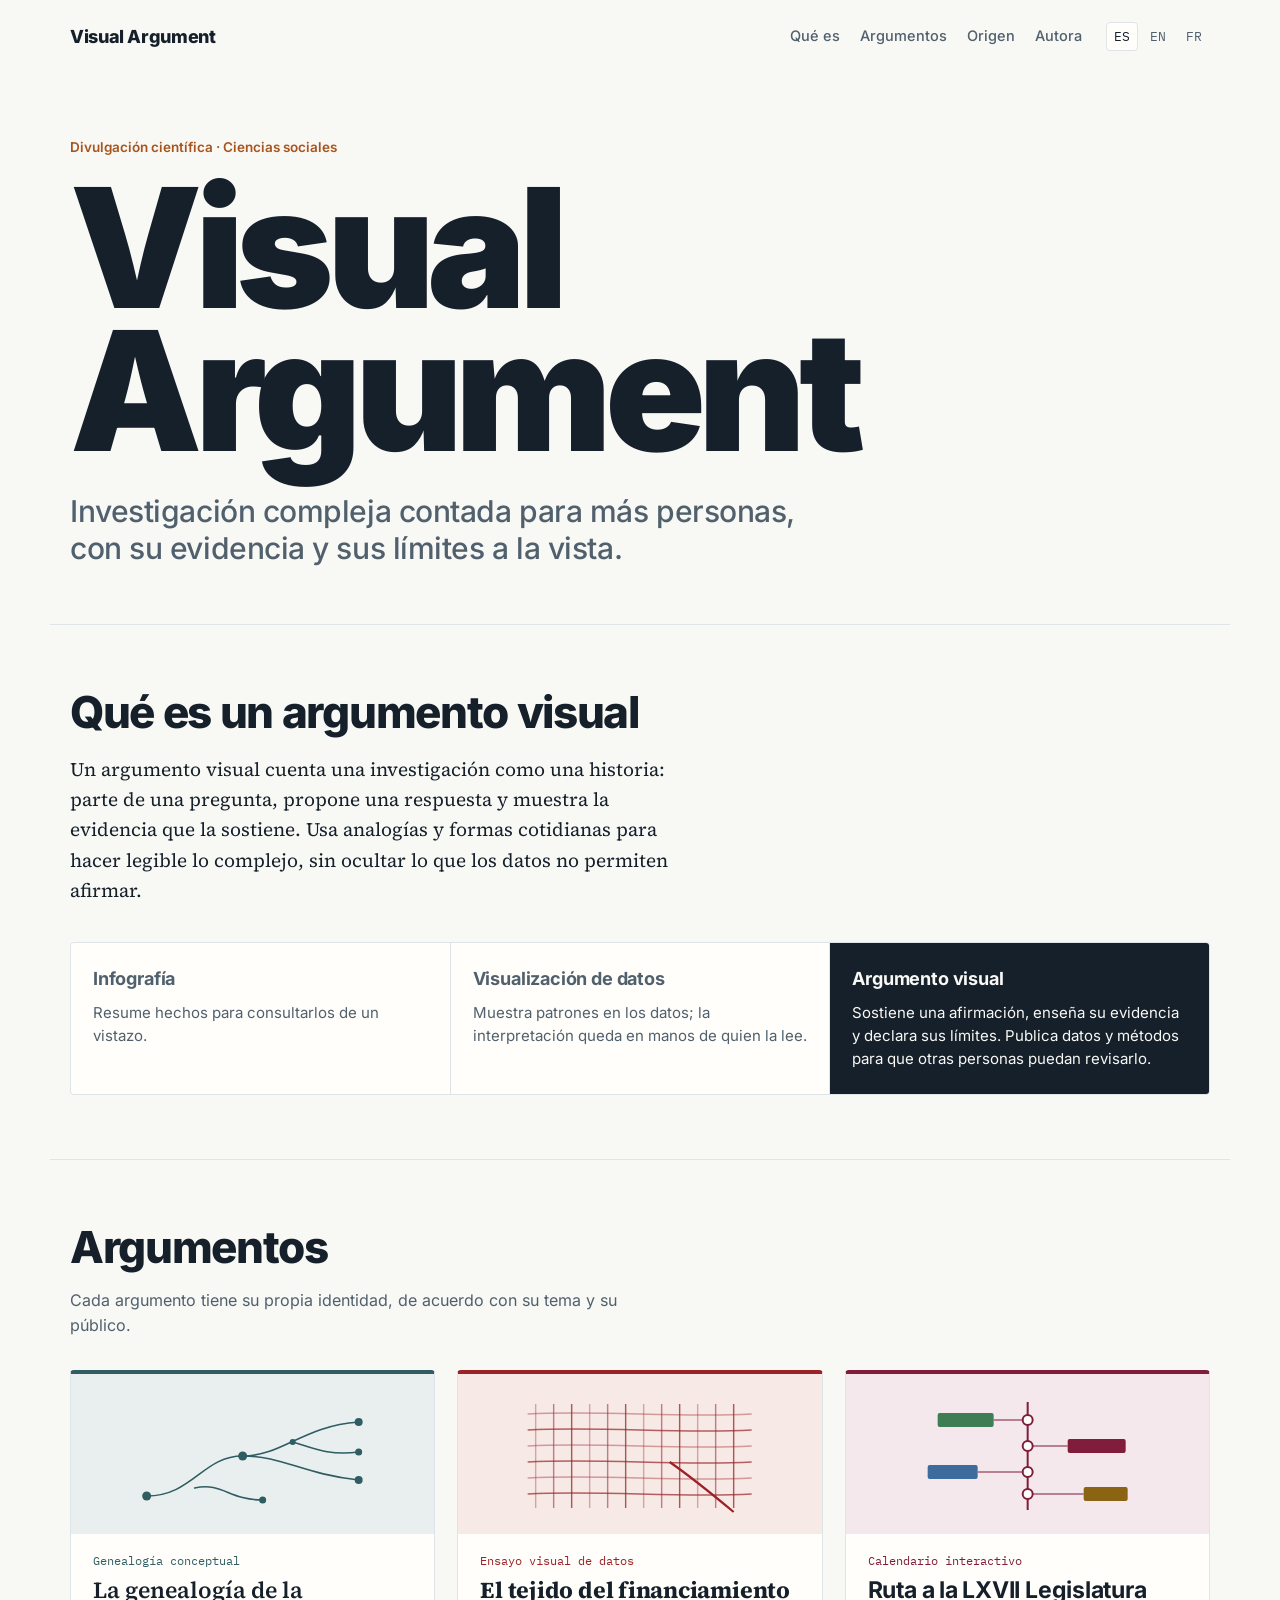
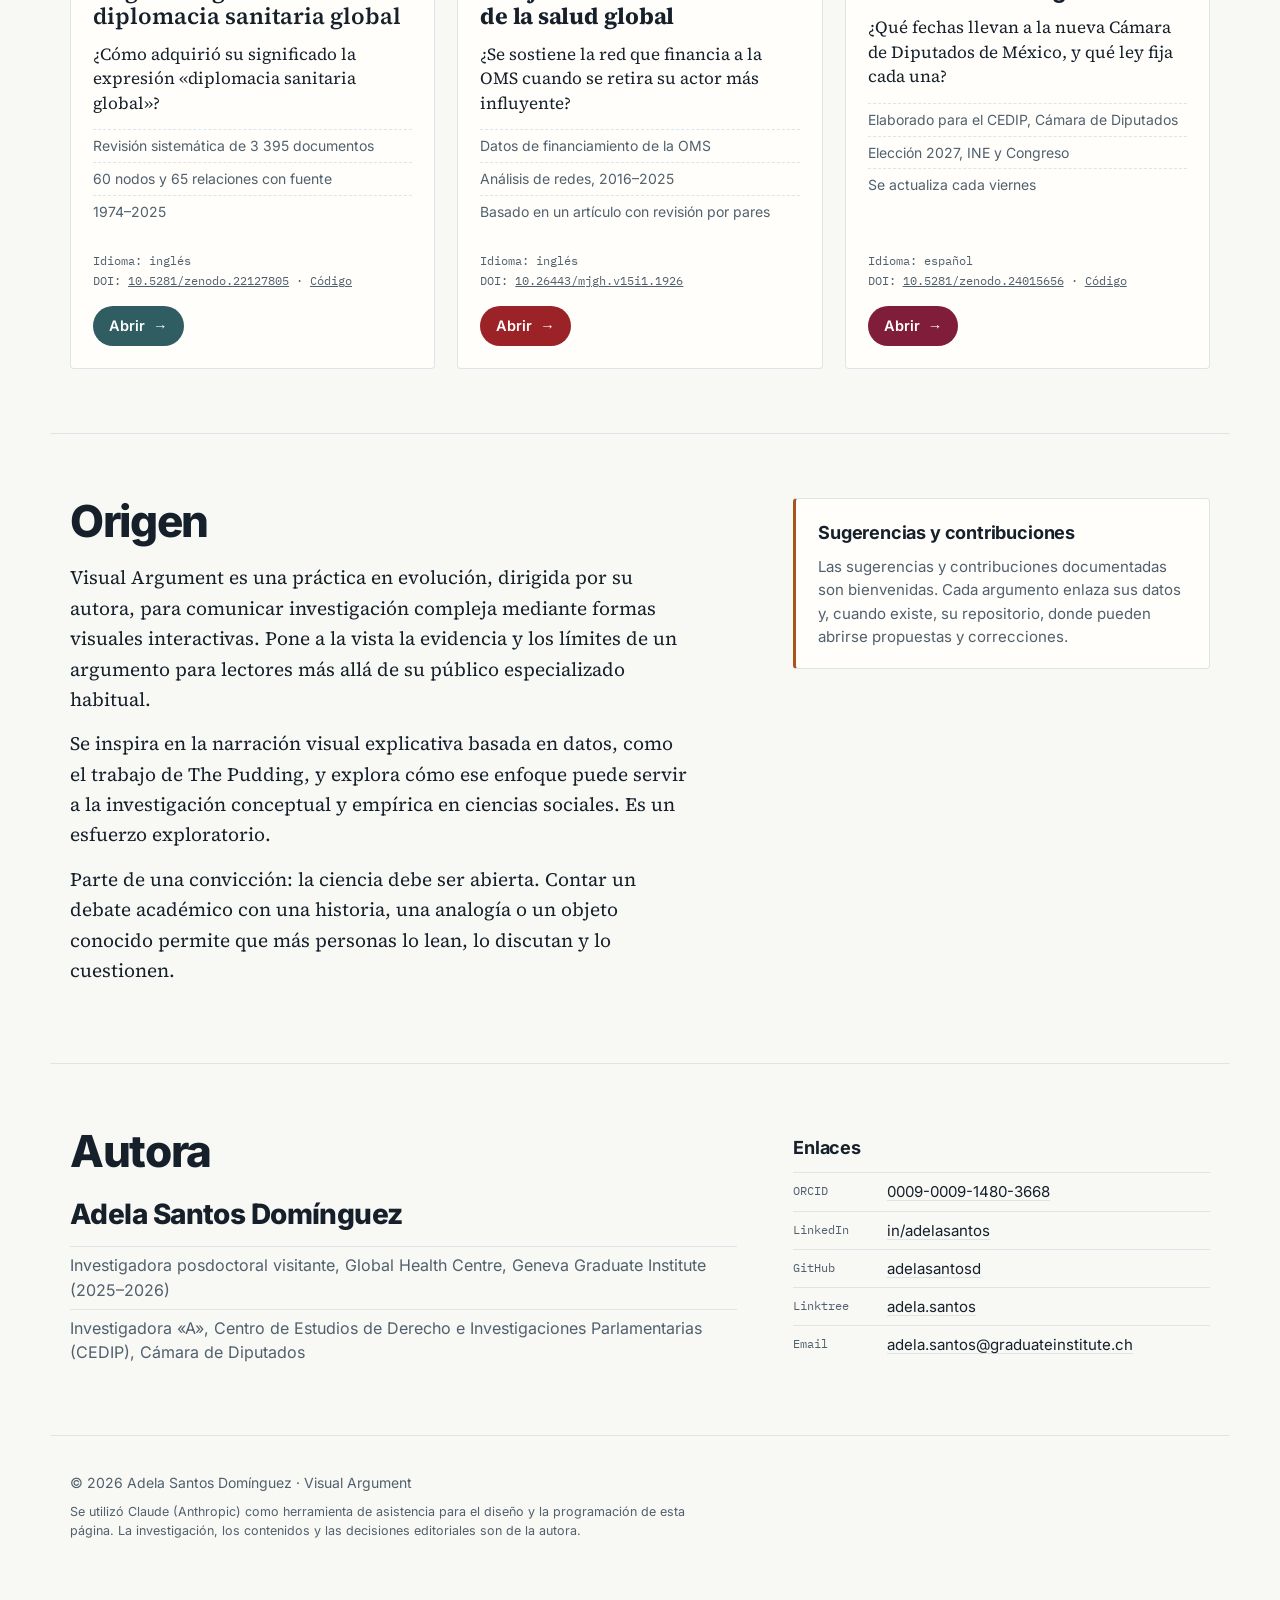
==== index.html @ cc2f6c3e "Sitio general de Visual Argument en español, inglés y francés" ====
<!doctype html>
<html lang="es">
<head>
<meta charset="utf-8">
<meta name="viewport" content="width=device-width, initial-scale=1">
<title>Visual Argument</title>
<meta name="description" content="Una práctica para comunicar investigación compleja mediante formas visuales interactivas, con su evidencia y sus límites a la vista.">
<meta name="author" content="Adela Santos Domínguez">
<link rel="canonical" href="https://visualargument.org/">
<link rel="alternate" hreflang="es" href="https://visualargument.org/">
<link rel="alternate" hreflang="en" href="https://visualargument.org/en/">
<link rel="alternate" hreflang="fr" href="https://visualargument.org/fr/">
<link rel="alternate" hreflang="x-default" href="https://visualargument.org/">
<meta property="og:title" content="Visual Argument">
<meta property="og:description" content="Una práctica para comunicar investigación compleja mediante formas visuales interactivas, con su evidencia y sus límites a la vista.">
<meta property="og:url" content="https://visualargument.org/">
<meta property="og:type" content="website">
<link rel="icon" href="/assets/favicon.svg" type="image/svg+xml">
<link rel="preload" href="/assets/fonts/inter-tight-latin-wght-normal.woff2" as="font" type="font/woff2" crossorigin>
<link rel="stylesheet" href="/assets/site.css">
</head>
<body>
<a class="skip" href="#main">Ir al contenido</a>
<header class="top wrap">
  <a class="brand" href="/">Visual Argument</a>
  <nav class="nav" aria-label="Secciones"><a href="#que">Qué es</a><a href="#argumentos">Argumentos</a><a href="#origen">Origen</a><a href="#autora">Autora</a></nav>
  <nav class="langs" aria-label="Idioma / Language / Langue"><a href="/" lang="es" hreflang="es" aria-current="true">ES</a> <a href="/en/" lang="en" hreflang="en">EN</a> <a href="/fr/" lang="fr" hreflang="fr">FR</a></nav>
</header>

<main id="main">
<section class="hero wrap">
  <p class="kicker">Divulgación científica · Ciencias sociales</p>
  <h1>Visual<br>Argument</h1>
  <p class="lede">Investigación compleja contada para más personas, con su evidencia y sus límites a la vista.</p>
</section>

<section class="wrap block" id="que" aria-labelledby="que-h">
  <h2 id="que-h">Qué es un argumento visual</h2>
  <p class="body-serif">Un argumento visual cuenta una investigación como una historia: parte de una pregunta, propone una respuesta y muestra la evidencia que la sostiene. Usa analogías y formas cotidianas para hacer legible lo complejo, sin ocultar lo que los datos no permiten afirmar.</p>
  <div class="cmp"><div class="cmp-item"><h3>Infografía</h3><p>Resume hechos para consultarlos de un vistazo.</p></div><div class="cmp-item"><h3>Visualización de datos</h3><p>Muestra patrones en los datos; la interpretación queda en manos de quien la lee.</p></div><div class="cmp-item is-va"><h3>Argumento visual</h3><p>Sostiene una afirmación, enseña su evidencia y declara sus límites. Publica datos y métodos para que otras personas puedan revisarlo.</p></div></div>
</section>

<section class="wrap block" id="argumentos" aria-labelledby="arg-h">
  <h2 id="arg-h">Argumentos</h2>
  <p class="sub">Cada argumento tiene su propia identidad, de acuerdo con su tema y su público.</p>
  <div class="args">
    <article class="arg arg-ghd" style="--accent:#2f5d62;--tint:#e8efee">
      <a class="arg-link" href="https://globalhealthdiplomacy.visualargument.org/" lang="en">
        <div class="motif"><svg viewBox="0 0 240 120" aria-hidden="true"><g fill="none" stroke="currentColor" stroke-width="1.6" stroke-linecap="round"><path d="M14 100 C60 100 70 60 110 60 S170 30 226 26"/><path d="M110 60 C150 60 170 78 226 84"/><path d="M62 92 C90 86 96 104 130 104"/><path d="M160 46 C180 52 196 60 226 56"/></g><g fill="currentColor"><circle cx="14" cy="100" r="4.5"/><circle cx="110" cy="60" r="4.5"/><circle cx="226" cy="26" r="4"/><circle cx="226" cy="84" r="4"/><circle cx="130" cy="104" r="3.5"/><circle cx="226" cy="56" r="3.5"/><circle cx="160" cy="46" r="3"/></g></svg></div>
        <p class="arg-kind">Genealogía conceptual</p>
        <h3 class="arg-title">La genealogía de la diplomacia sanitaria global</h3>
      </a>
      <p class="arg-q">¿Cómo adquirió su significado la expresión «diplomacia sanitaria global»?</p>
      <ul class="arg-facts"><li>Revisión sistemática de 3 395 documentos</li><li>60 nodos y 65 relaciones con fuente</li><li>1974–2025</li></ul>
      <p class="arg-meta"><span>Idioma: inglés</span><span>DOI: <a href="https://doi.org/10.5281/zenodo.22127805" target="_blank" rel="noopener">10.5281/zenodo.22127805</a> · <a href="https://github.com/adelasantosd/global-health-diplomacy-concept_genealogy" target="_blank" rel="noopener">Código</a></span></p>
      <a class="arg-open" href="https://globalhealthdiplomacy.visualargument.org/">Abrir <span aria-hidden="true">→</span></a>
    </article>
    <article class="arg arg-fabric" style="--accent:#9b2226;--tint:#f6e9e6">
      <a class="arg-link" href="https://fabric.visualargument.org/" lang="en">
        <div class="motif"><svg viewBox="0 0 240 120" aria-hidden="true"><g stroke="currentColor" stroke-width="1.4" fill="none"><path d="M16 8 L16 112" opacity="0.35"/><path d="M34 8 L34 112" opacity="0.55"/><path d="M52 8 L52 112" opacity="0.75"/><path d="M70 8 L70 112" opacity="0.35"/><path d="M88 8 L88 112" opacity="0.55"/><path d="M106 8 L106 112" opacity="0.75"/><path d="M124 8 L124 112" opacity="0.35"/><path d="M142 8 L142 112" opacity="0.55"/><path d="M160 8 L160 112" opacity="0.75"/><path d="M178 8 L178 112" opacity="0.35"/><path d="M196 8 L196 112" opacity="0.55"/><path d="M214 8 L214 112" opacity="0.75"/><path d="M8 18 C80 14 160 22 232 18" opacity="0.40"/><path d="M8 34 C80 30 160 38 232 34" opacity="0.70"/><path d="M8 50 C80 46 160 54 232 50" opacity="0.40"/><path d="M8 66 C80 62 160 70 232 66" opacity="0.70"/><path d="M8 82 C80 78 160 86 232 82" opacity="0.40"/><path d="M8 98 C80 94 160 102 232 98" opacity="0.70"/><path d="M150 66 C170 80 190 96 214 116" stroke-width="2.2"/></g></svg></div>
        <p class="arg-kind">Ensayo visual de datos</p>
        <h3 class="arg-title">El tejido del financiamiento de la salud global</h3>
      </a>
      <p class="arg-q">¿Se sostiene la red que financia a la OMS cuando se retira su actor más influyente?</p>
      <ul class="arg-facts"><li>Datos de financiamiento de la OMS</li><li>Análisis de redes, 2016–2025</li><li>Basado en un artículo con revisión por pares</li></ul>
      <p class="arg-meta"><span>Idioma: inglés</span><span>DOI: <a href="https://doi.org/10.26443/mjgh.v15i1.1926" target="_blank" rel="noopener">10.26443/mjgh.v15i1.1926</a></span></p>
      <a class="arg-open" href="https://fabric.visualargument.org/">Abrir <span aria-hidden="true">→</span></a>
    </article>
    <article class="arg arg-cedip" style="--accent:#7f1d3a;--tint:#f4e8ec">
      <a class="arg-link" href="https://cedip-calendario26.visualargument.org/" lang="es">
        <div class="motif"><svg viewBox="0 0 240 120" aria-hidden="true"><path d="M120 6 V114" stroke="currentColor" stroke-width="2"/><g stroke="currentColor" stroke-width="1.2"><path d="M120 24 H86"/><path d="M120 50 H160"/><path d="M120 76 H70"/><path d="M120 98 H176"/></g><g><rect x="30" y="17" width="56" height="14" rx="2" fill="#3f7d54"/><rect x="160" y="43" width="58" height="14" rx="2" fill="#7f1d3a"/><rect x="20" y="69" width="50" height="14" rx="2" fill="#3d6b9e"/><rect x="176" y="91" width="44" height="14" rx="2" fill="#8a6413"/></g><g fill="#fffefb" stroke="currentColor" stroke-width="2"><circle cx="120" cy="24" r="5"/><circle cx="120" cy="50" r="5"/><circle cx="120" cy="76" r="5"/><circle cx="120" cy="98" r="5"/></g></svg></div>
        <p class="arg-kind">Calendario interactivo</p>
        <h3 class="arg-title">Ruta a la LXVII Legislatura</h3>
      </a>
      <p class="arg-q">¿Qué fechas llevan a la nueva Cámara de Diputados de México, y qué ley fija cada una?</p>
      <ul class="arg-facts"><li>Elaborado para el CEDIP, Cámara de Diputados</li><li>Elección 2027, INE y Congreso</li><li>Se actualiza cada viernes</li></ul>
      <p class="arg-meta"><span>Idioma: español</span><span>DOI: <a href="https://doi.org/10.5281/zenodo.24015656" target="_blank" rel="noopener">10.5281/zenodo.24015656</a> · <a href="https://github.com/adelasantosd/cedip_calendario-electoral26" target="_blank" rel="noopener">Código</a></span></p>
      <a class="arg-open" href="https://cedip-calendario26.visualargument.org/">Abrir <span aria-hidden="true">→</span></a>
    </article>
  </div>
</section>

<section class="wrap block two" id="origen" aria-labelledby="orig-h">
  <div>
    <h2 id="orig-h">Origen</h2>
    <div class="body-serif"><p>Visual Argument es una práctica en evolución, dirigida por su autora, para comunicar investigación compleja mediante formas visuales interactivas. Pone a la vista la evidencia y los límites de un argumento para lectores más allá de su público especializado habitual.</p><p>Se inspira en la narración visual explicativa basada en datos, como el trabajo de The Pudding, y explora cómo ese enfoque puede servir a la investigación conceptual y empírica en ciencias sociales. Es un esfuerzo exploratorio.</p><p>Parte de una convicción: la ciencia debe ser abierta. Contar un debate académico con una historia, una analogía o un objeto conocido permite que más personas lo lean, lo discutan y lo cuestionen.</p></div>
  </div>
  <aside class="note">
    <h3>Sugerencias y contribuciones</h3>
    <p>Las sugerencias y contribuciones documentadas son bienvenidas. Cada argumento enlaza sus datos y, cuando existe, su repositorio, donde pueden abrirse propuestas y correcciones.</p>
  </aside>
</section>

<section class="wrap block two" id="autora" aria-labelledby="about-h">
  <div>
    <h2 id="about-h">Autora</h2>
    <p class="person">Adela Santos Domínguez</p>
    <ul class="roles"><li>Investigadora posdoctoral visitante, Global Health Centre, Geneva Graduate Institute (2025–2026)</li><li>Investigadora «A», Centro de Estudios de Derecho e Investigaciones Parlamentarias (CEDIP), Cámara de Diputados</li></ul>
  </div>
  <div>
    <h3 class="links-h">Enlaces</h3>
    <ul class="links">
      <li><span>ORCID</span><a href="https://orcid.org/0009-0009-1480-3668" rel="me noopener" target="_blank">0009-0009-1480-3668</a></li>
      <li><span>LinkedIn</span><a href="https://www.linkedin.com/in/adelasantos" rel="me noopener" target="_blank">in/adelasantos</a></li>
      <li><span>GitHub</span><a href="https://github.com/adelasantosd" rel="me noopener" target="_blank">adelasantosd</a></li>
      <li><span>Linktree</span><a href="https://linktr.ee/adela.santos" rel="me noopener" target="_blank">adela.santos</a></li>
      <li><span>Email</span><a href="mailto:adela.santos@graduateinstitute.ch">adela.santos@graduateinstitute.ch</a></li>
    </ul>
  </div>
</section>
</main>

<footer class="foot wrap">
  <p>© 2026 Adela Santos Domínguez · Visual Argument</p>
  <p class="ai">Se utilizó Claude (Anthropic) como herramienta de asistencia para el diseño y la programación de esta página. La investigación, los contenidos y las decisiones editoriales son de la autora.</p>
</footer>
</body>
</html>
---- assets/site.css ----
/* Visual Argument: identidad común de la serie. Tipografías alojadas en el sitio (SIL OFL 1.1, ver fonts/OFL.txt) */
@font-face{font-family:"Inter Tight";src:url(fonts/inter-tight-latin-wght-normal.woff2) format("woff2");font-weight:100 900;font-display:swap}
@font-face{font-family:"Inter";src:url(fonts/inter-latin-wght-normal.woff2) format("woff2");font-weight:100 900;font-display:swap}
@font-face{font-family:"Source Serif 4";src:url(fonts/source-serif-4-latin-wght-normal.woff2) format("woff2");font-weight:200 900;font-display:swap}
@font-face{font-family:"IBM Plex Mono";src:url(fonts/ibm-plex-mono-latin-400-normal.woff2) format("woff2");font-weight:400;font-display:swap}

:root{
  --bg:#f8f8f5; --surface:#fffefb; --ink:#16202b; --muted:#50606d; --line:#dfe4e9; --accent:#a8541c;
  --f-display:"Inter Tight","Inter","Helvetica Neue",Arial,sans-serif;
  --f-body:"Inter","Helvetica Neue","Segoe UI",Arial,sans-serif;
  --f-serif:"Source Serif 4",Georgia,serif;
  --f-mono:"IBM Plex Mono",Menlo,Consolas,monospace;
  --ease:cubic-bezier(.2,.7,.2,1);
  color-scheme:light;
}
*{box-sizing:border-box}
html{-webkit-text-size-adjust:100%;text-size-adjust:100%;scroll-behavior:smooth;scroll-padding-top:24px}
body{margin:0;background:var(--bg);color:var(--ink);font-family:var(--f-body);font-size:16px;line-height:1.55;-webkit-font-smoothing:antialiased}
a{color:inherit}
:focus-visible{outline:2px solid var(--ink);outline-offset:3px;border-radius:3px}
.wrap{max-width:1180px;margin:0 auto;padding-left:max(20px,env(safe-area-inset-left));padding-right:max(20px,env(safe-area-inset-right))}
.skip{position:absolute;left:-999px;top:8px;background:var(--ink);color:var(--bg);padding:8px 12px;border-radius:4px;z-index:9}
.skip:focus{left:12px}

/* Encabezado */
.top{display:flex;align-items:center;gap:24px;padding-block:22px;flex-wrap:wrap}
.brand{font-family:var(--f-display);font-weight:800;font-size:18px;letter-spacing:-.02em;text-decoration:none}
.nav{display:flex;gap:20px;margin-left:auto;font-size:14.5px;font-weight:500}
.nav a,.langs a{text-decoration:none;color:var(--muted);transition:color .2s}
.nav a:hover,.langs a:hover{color:var(--ink)}
.langs{display:flex;gap:4px;font-family:var(--f-mono);font-size:12.5px}
.langs a{padding:4px 7px;border-radius:4px;border:1px solid transparent}
.langs a[aria-current]{color:var(--ink);border-color:var(--line);background:var(--surface)}

/* Portada */
.hero{padding-block:64px 56px;border-bottom:1px solid var(--line)}
.kicker{font-size:13.5px;font-weight:600;color:var(--accent);margin:0 0 18px}
h1{font-family:var(--f-display);font-weight:900;font-size:clamp(64px,13vw,168px);line-height:.86;letter-spacing:-.045em;margin:0 0 30px}
.lede{font-family:var(--f-display);font-weight:500;font-size:clamp(21px,2.6vw,30px);line-height:1.25;letter-spacing:-.015em;color:var(--muted);max-width:26em;margin:0}

/* Bloques */
.block{padding-block:64px;border-bottom:1px solid var(--line)}
h2{font-family:var(--f-display);font-weight:800;font-size:clamp(30px,4vw,44px);letter-spacing:-.03em;line-height:1.05;margin:0 0 18px}
h3{font-family:var(--f-display);font-weight:700;letter-spacing:-.01em}
.sub{color:var(--muted);margin:0 0 32px;max-width:60ch}
.body-serif,.body-serif p{font-family:var(--f-serif);font-size:19px;line-height:1.6;max-width:62ch}
.body-serif p{margin:0 0 14px}
.two{display:grid;grid-template-columns:minmax(0,1.6fr) minmax(0,1fr);gap:56px;align-items:start}

/* Comparación */
.cmp{display:grid;grid-template-columns:repeat(3,minmax(0,1fr));gap:1px;background:var(--line);border:1px solid var(--line);border-radius:4px;overflow:hidden;margin-top:36px}
.cmp-item{background:var(--surface);padding:22px 22px 24px}
.cmp-item h3{font-size:18px;margin:0 0 8px;color:var(--muted)}
.cmp-item p{margin:0;color:var(--muted);font-size:15px}
.cmp-item.is-va{background:var(--ink);color:var(--bg)}
.cmp-item.is-va h3,.cmp-item.is-va p{color:var(--bg)}

/* Tarjetas de argumentos: cada una con su color y su motivo */
.args{display:grid;grid-template-columns:repeat(3,minmax(0,1fr));gap:22px}
.arg{background:var(--surface);border:1px solid var(--line);border-top:4px solid var(--accent);border-radius:4px;display:flex;flex-direction:column;overflow:hidden;transition:transform .3s var(--ease),box-shadow .3s var(--ease)}
@media (hover:hover){.arg:hover{transform:translateY(-3px);box-shadow:0 18px 40px -26px color-mix(in oklab,var(--accent) 70%,transparent)}}
.arg-link{text-decoration:none;display:block;padding:0 22px}
.motif{color:var(--accent);background:var(--tint);margin:0 -22px 18px;padding:22px 22px 18px}
.motif svg{display:block;width:100%;height:auto;max-height:120px}
.arg-kind{font-family:var(--f-mono);font-size:12px;color:var(--accent);margin:0 0 6px}
.arg-title{font-size:23px;line-height:1.15;margin:0 0 12px}
.arg-ghd .arg-title{font-family:var(--f-serif);font-weight:600;letter-spacing:0}
.arg-fabric .arg-title{font-family:var(--f-serif);font-style:normal;font-weight:700}
.arg-q{font-family:var(--f-serif);font-size:17px;line-height:1.45;margin:0 22px 14px}
.arg-facts{margin:0 22px 14px;padding:0;list-style:none;font-size:14px;color:var(--muted)}
.arg-facts li{padding:5px 0;border-top:1px dashed var(--line)}
.arg-meta{margin:auto 22px 0;padding-top:10px;display:flex;flex-direction:column;gap:3px;font-family:var(--f-mono);font-size:11.5px;color:var(--muted);overflow-wrap:anywhere}
.arg-meta a{color:var(--muted)}
.arg-open{margin:16px 22px 22px;align-self:flex-start;display:inline-flex;gap:8px;align-items:center;height:40px;padding:0 16px;border-radius:999px;background:var(--accent);color:#fff;text-decoration:none;font-weight:600;font-size:14.5px}
.arg-open:hover{filter:brightness(1.1)}

/* Origen, autora */
.note{background:var(--surface);border:1px solid var(--line);border-left:3px solid var(--accent);border-radius:4px;padding:20px 22px}
.note h3{margin:0 0 8px;font-size:18px}
.note p{margin:0;color:var(--muted);font-size:15px}
.person{font-family:var(--f-display);font-weight:800;font-size:28px;letter-spacing:-.02em;margin:0 0 10px}
.roles{margin:0;padding:0;list-style:none;color:var(--muted)}
.roles li{padding:6px 0;border-top:1px solid var(--line)}
.links-h{font-size:18px;margin:6px 0 10px}
.links{margin:0;padding:0;list-style:none}
.links li{display:grid;grid-template-columns:84px minmax(0,1fr);gap:10px;padding:7px 0;border-top:1px solid var(--line);font-size:15px}
.links span{font-family:var(--f-mono);font-size:12px;color:var(--muted);padding-top:2px}
.links a{overflow-wrap:anywhere;text-decoration-color:var(--line);text-underline-offset:3px}
.links a:hover{text-decoration-color:var(--accent)}

.foot{padding-block:36px 56px;color:var(--muted);font-size:14px}
.foot p{margin:0 0 8px;max-width:80ch}
.foot .ai{font-size:12.5px}

@media (max-width:960px){
  .args{grid-template-columns:minmax(0,1fr) minmax(0,1fr)}
  .two{grid-template-columns:minmax(0,1fr);gap:32px}
}
@media (max-width:680px){
  .nav{display:none}
  .langs{margin-left:auto}
  .hero{padding-block:40px 40px}
  .block{padding-block:44px}
  .cmp,.args{grid-template-columns:minmax(0,1fr)}
  .body-serif,.body-serif p{font-size:18px}
}
@media (prefers-reduced-motion:reduce){*{transition:none!important;scroll-behavior:auto!important}}
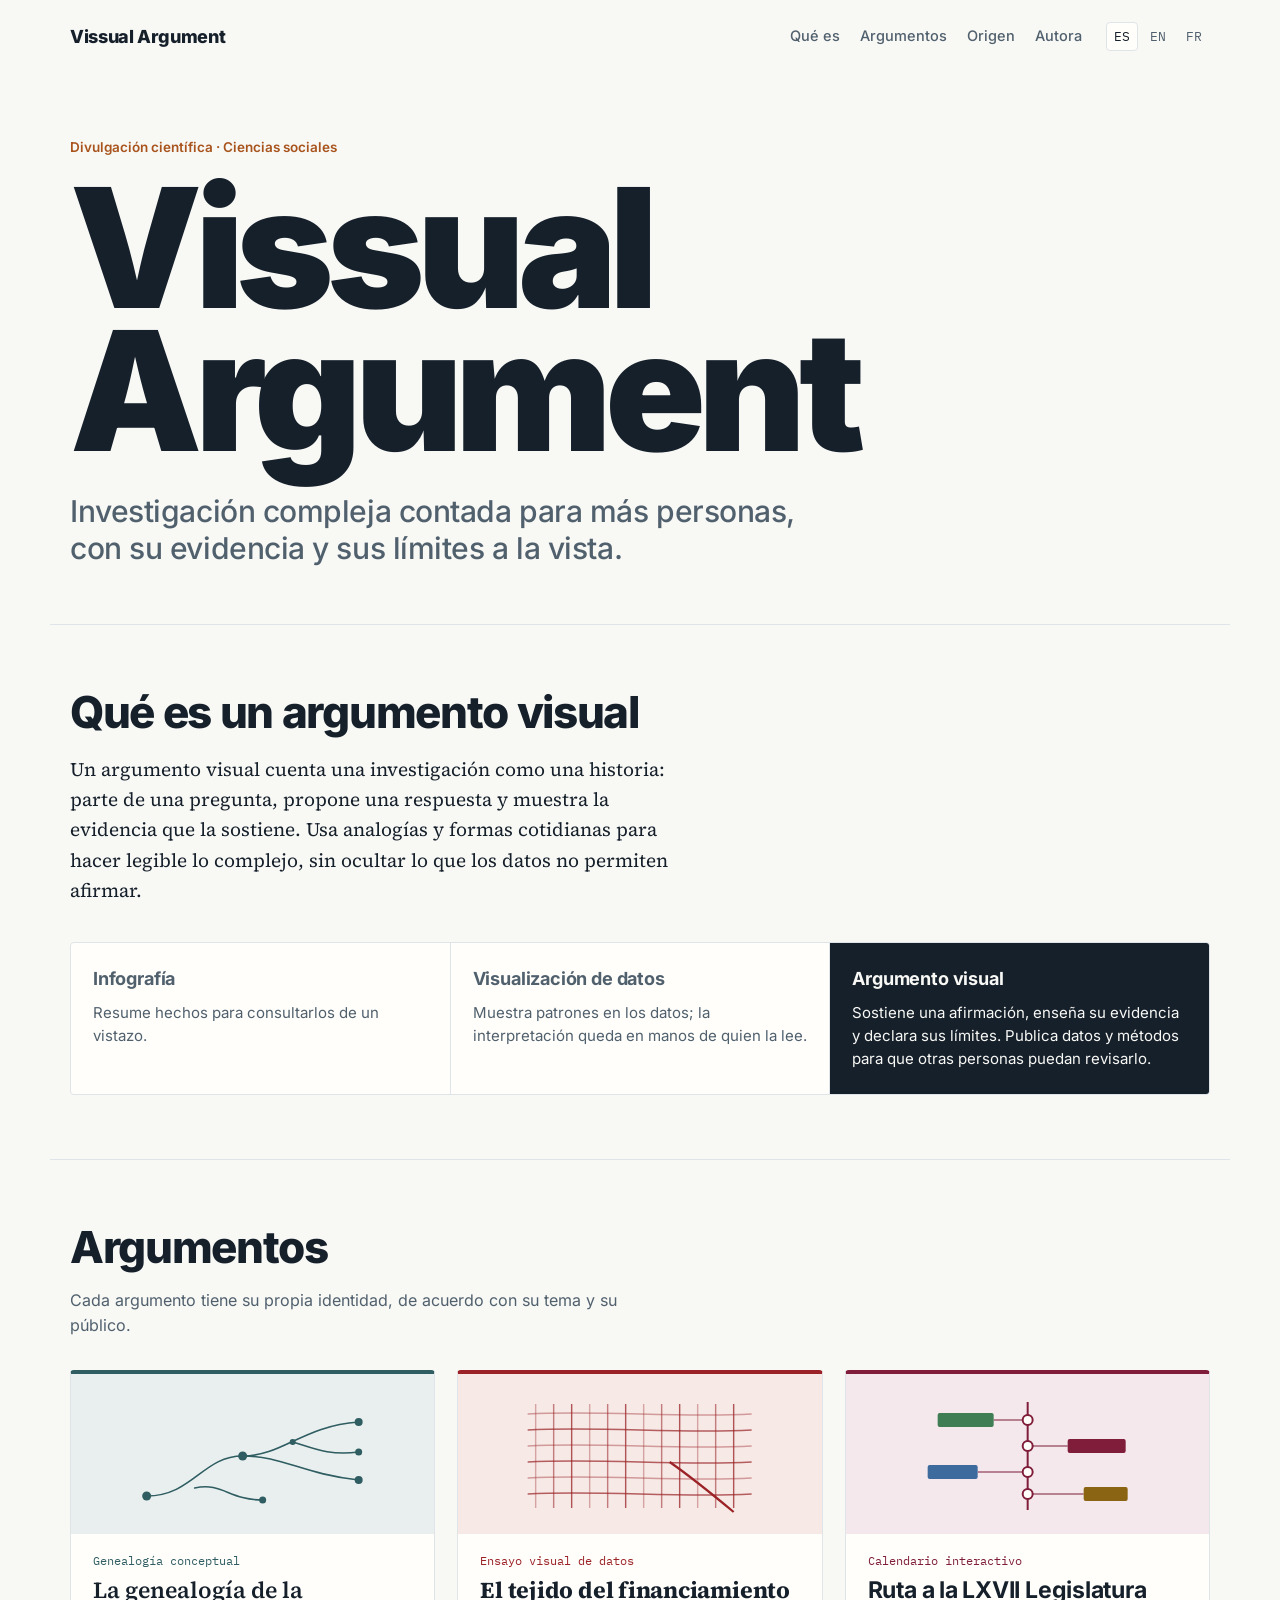
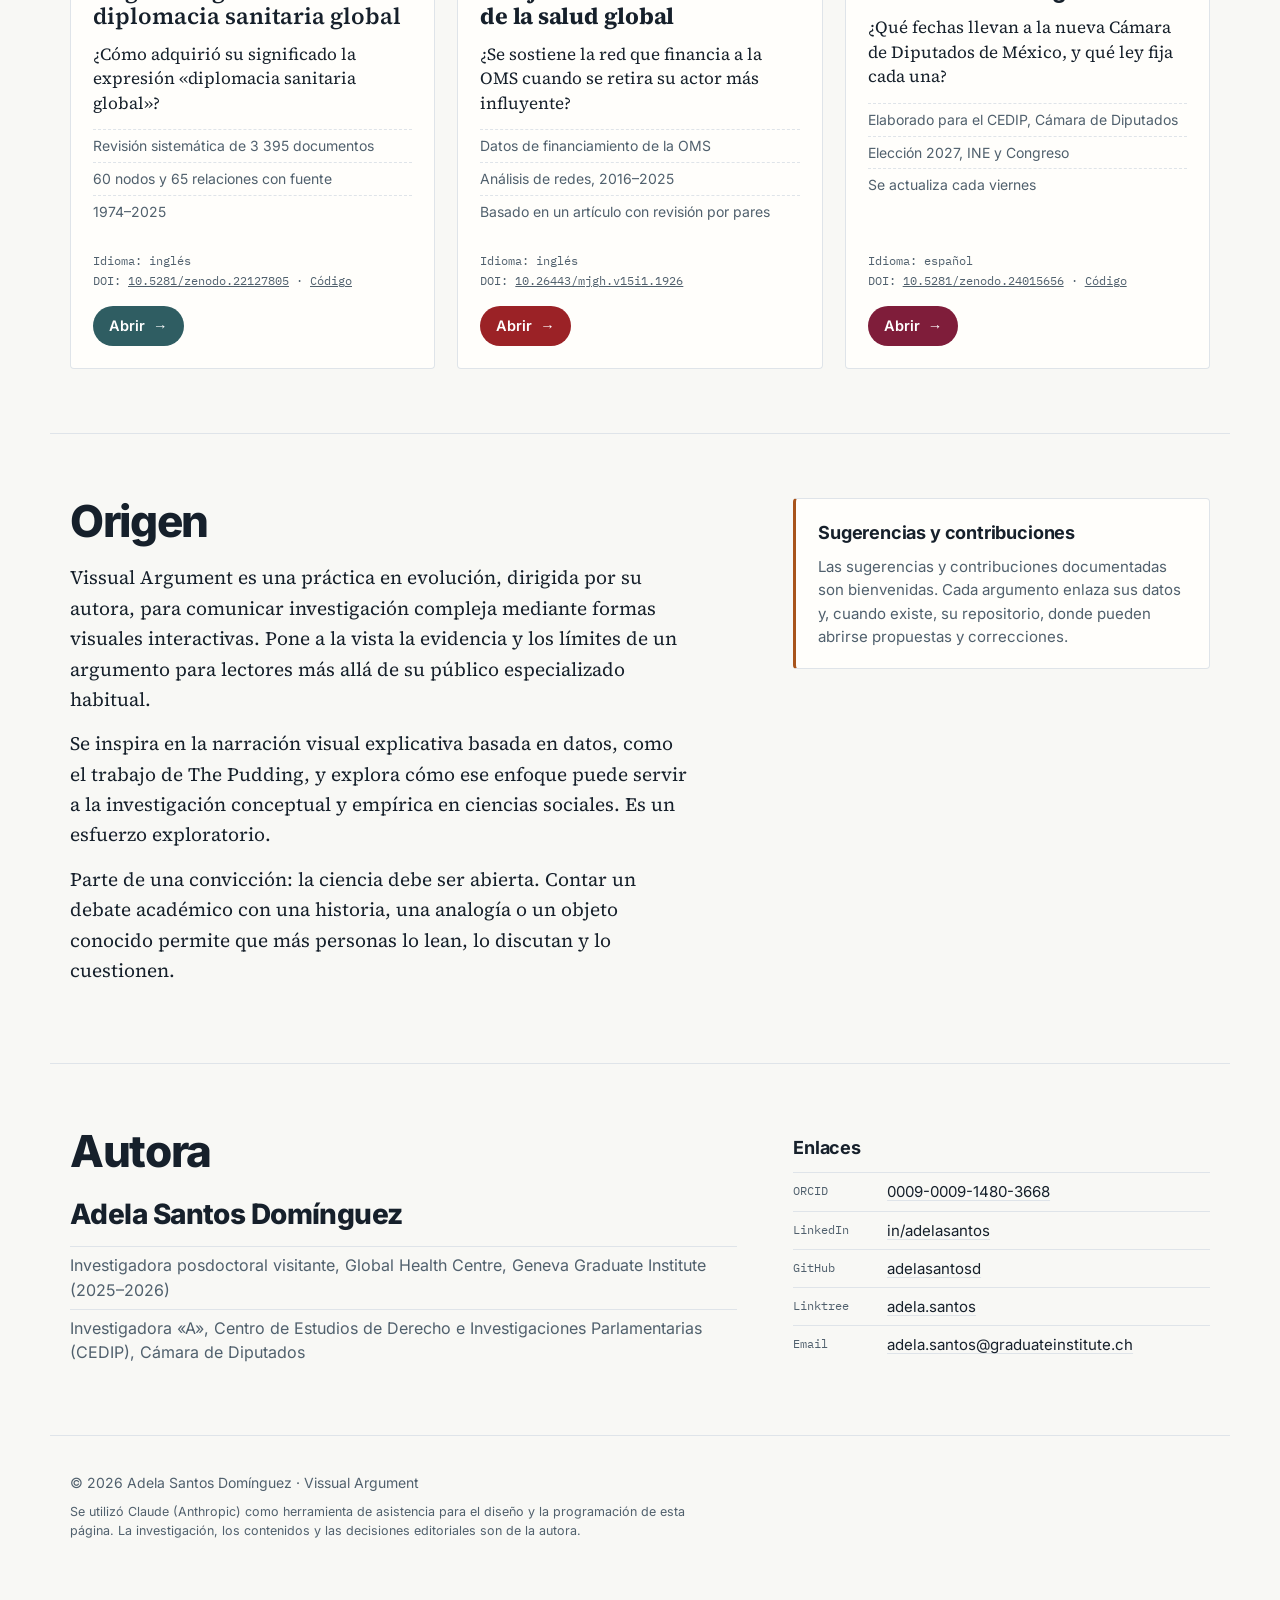
==== commit f7fce5b5: "Nombre de la marca: Vissual Argument" ====
--- a/index.html
+++ b/index.html
@@ -3,7 +3,7 @@
 <head>
 <meta charset="utf-8">
 <meta name="viewport" content="width=device-width, initial-scale=1">
-<title>Visual Argument</title>
+<title>Vissual Argument</title>
 <meta name="description" content="Una práctica para comunicar investigación compleja mediante formas visuales interactivas, con su evidencia y sus límites a la vista.">
 <meta name="author" content="Adela Santos Domínguez">
 <link rel="canonical" href="https://visualargument.org/">
@@ -11,7 +11,7 @@
 <link rel="alternate" hreflang="en" href="https://visualargument.org/en/">
 <link rel="alternate" hreflang="fr" href="https://visualargument.org/fr/">
 <link rel="alternate" hreflang="x-default" href="https://visualargument.org/">
-<meta property="og:title" content="Visual Argument">
+<meta property="og:title" content="Vissual Argument">
 <meta property="og:description" content="Una práctica para comunicar investigación compleja mediante formas visuales interactivas, con su evidencia y sus límites a la vista.">
 <meta property="og:url" content="https://visualargument.org/">
 <meta property="og:type" content="website">
@@ -22,7 +22,7 @@
 <body>
 <a class="skip" href="#main">Ir al contenido</a>
 <header class="top wrap">
-  <a class="brand" href="/">Visual Argument</a>
+  <a class="brand" href="/">Vissual Argument</a>
   <nav class="nav" aria-label="Secciones"><a href="#que">Qué es</a><a href="#argumentos">Argumentos</a><a href="#origen">Origen</a><a href="#autora">Autora</a></nav>
   <nav class="langs" aria-label="Idioma / Language / Langue"><a href="/" lang="es" hreflang="es" aria-current="true">ES</a> <a href="/en/" lang="en" hreflang="en">EN</a> <a href="/fr/" lang="fr" hreflang="fr">FR</a></nav>
 </header>
@@ -30,7 +30,7 @@
 <main id="main">
 <section class="hero wrap">
   <p class="kicker">Divulgación científica · Ciencias sociales</p>
-  <h1>Visual<br>Argument</h1>
+  <h1>Vissual<br>Argument</h1>
   <p class="lede">Investigación compleja contada para más personas, con su evidencia y sus límites a la vista.</p>
 </section>
 
@@ -83,7 +83,7 @@
 <section class="wrap block two" id="origen" aria-labelledby="orig-h">
   <div>
     <h2 id="orig-h">Origen</h2>
-    <div class="body-serif"><p>Visual Argument es una práctica en evolución, dirigida por su autora, para comunicar investigación compleja mediante formas visuales interactivas. Pone a la vista la evidencia y los límites de un argumento para lectores más allá de su público especializado habitual.</p><p>Se inspira en la narración visual explicativa basada en datos, como el trabajo de The Pudding, y explora cómo ese enfoque puede servir a la investigación conceptual y empírica en ciencias sociales. Es un esfuerzo exploratorio.</p><p>Parte de una convicción: la ciencia debe ser abierta. Contar un debate académico con una historia, una analogía o un objeto conocido permite que más personas lo lean, lo discutan y lo cuestionen.</p></div>
+    <div class="body-serif"><p>Vissual Argument es una práctica en evolución, dirigida por su autora, para comunicar investigación compleja mediante formas visuales interactivas. Pone a la vista la evidencia y los límites de un argumento para lectores más allá de su público especializado habitual.</p><p>Se inspira en la narración visual explicativa basada en datos, como el trabajo de The Pudding, y explora cómo ese enfoque puede servir a la investigación conceptual y empírica en ciencias sociales. Es un esfuerzo exploratorio.</p><p>Parte de una convicción: la ciencia debe ser abierta. Contar un debate académico con una historia, una analogía o un objeto conocido permite que más personas lo lean, lo discutan y lo cuestionen.</p></div>
   </div>
   <aside class="note">
     <h3>Sugerencias y contribuciones</h3>
@@ -111,7 +111,7 @@
 </main>
 
 <footer class="foot wrap">
-  <p>© 2026 Adela Santos Domínguez · Visual Argument</p>
+  <p>© 2026 Adela Santos Domínguez · Vissual Argument</p>
   <p class="ai">Se utilizó Claude (Anthropic) como herramienta de asistencia para el diseño y la programación de esta página. La investigación, los contenidos y las decisiones editoriales son de la autora.</p>
 </footer>
 </body>
--- a/assets/site.css
+++ b/assets/site.css
@@ -1,4 +1,4 @@
-/* Visual Argument: identidad común de la serie. Tipografías alojadas en el sitio (SIL OFL 1.1, ver fonts/OFL.txt) */
+/* Vissual Argument: identidad común de la serie. Tipografías alojadas en el sitio (SIL OFL 1.1, ver fonts/OFL.txt) */
 @font-face{font-family:"Inter Tight";src:url(fonts/inter-tight-latin-wght-normal.woff2) format("woff2");font-weight:100 900;font-display:swap}
 @font-face{font-family:"Inter";src:url(fonts/inter-latin-wght-normal.woff2) format("woff2");font-weight:100 900;font-display:swap}
 @font-face{font-family:"Source Serif 4";src:url(fonts/source-serif-4-latin-wght-normal.woff2) format("woff2");font-weight:200 900;font-display:swap}
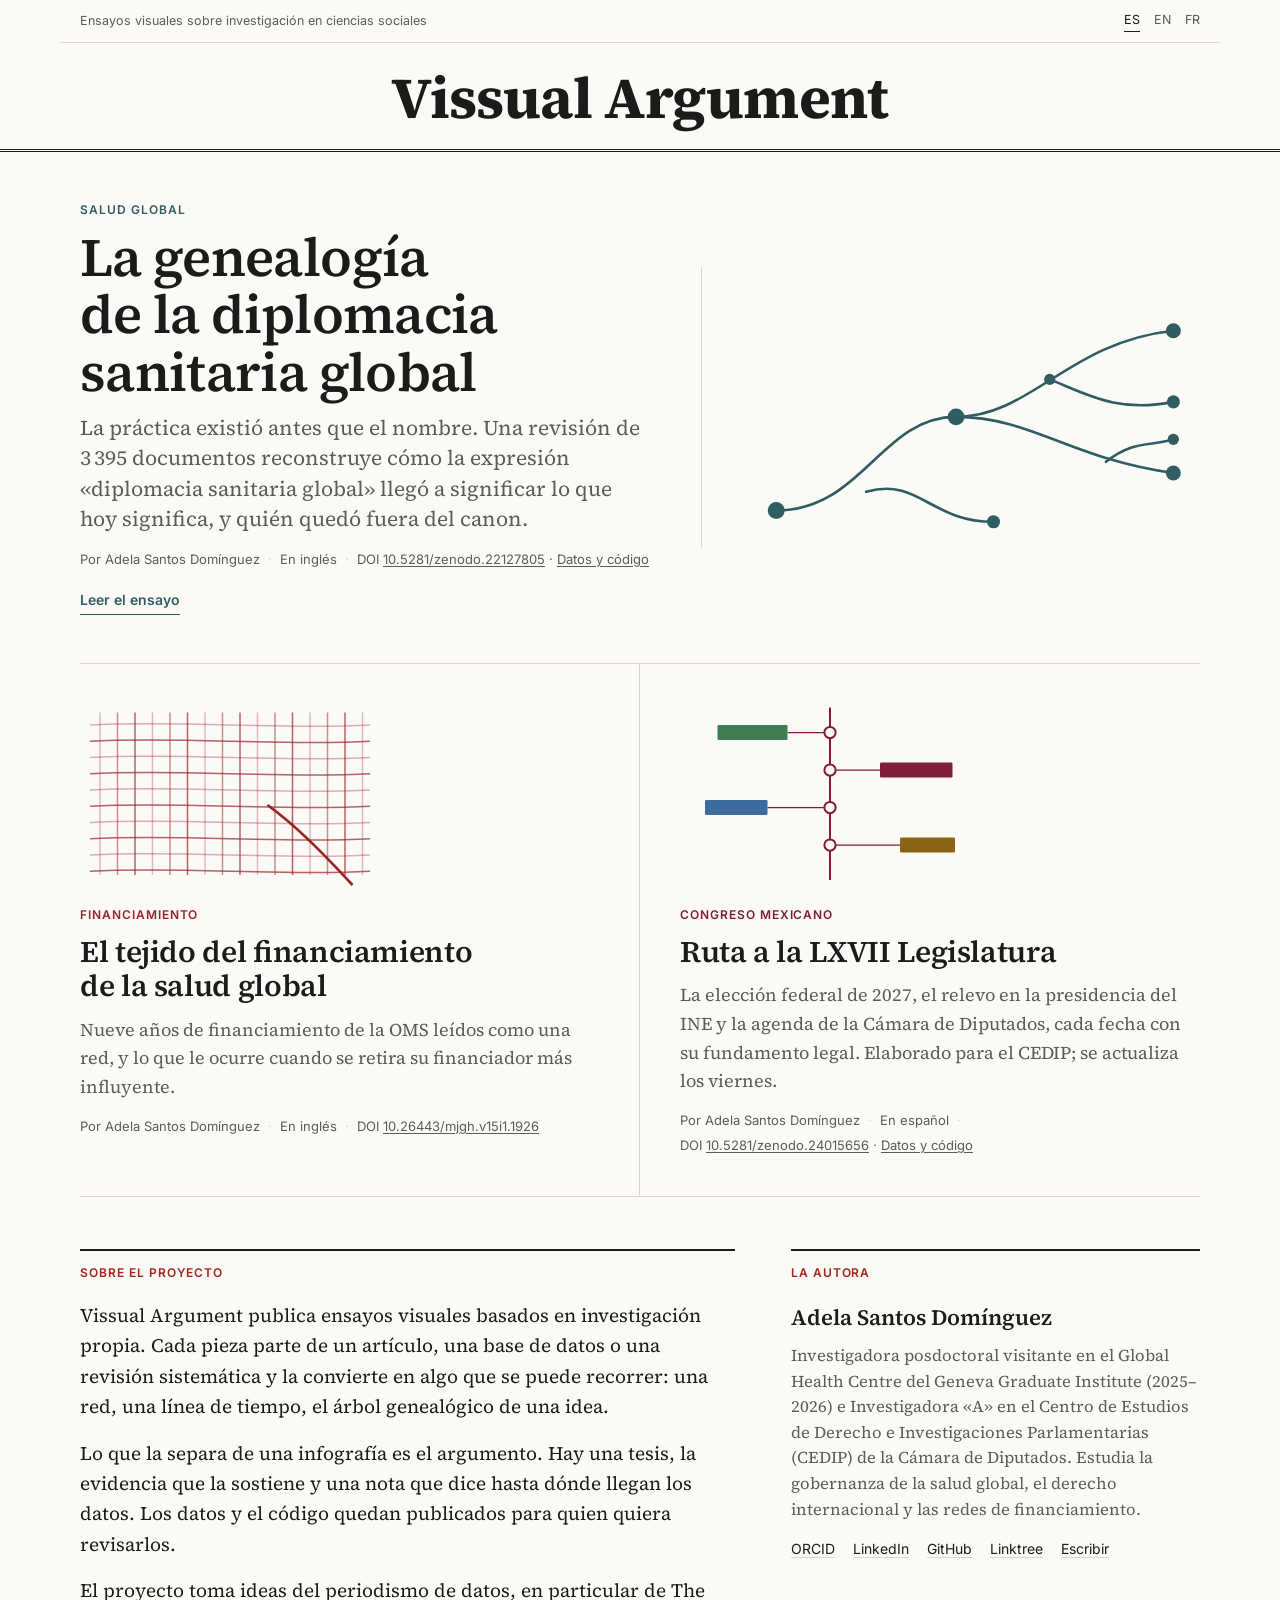
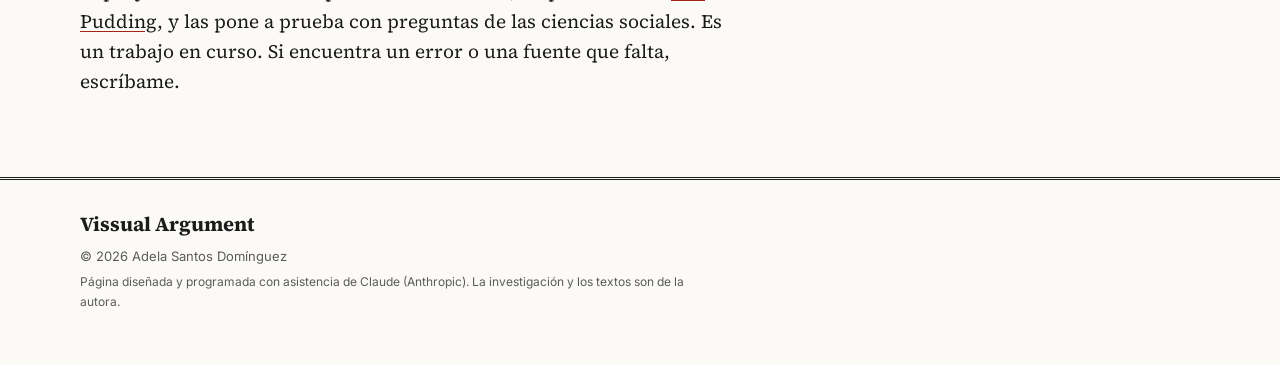
==== commit f27cd63e: "Diseño editorial: cabecera en serif, pieza principal, textos reescritos y enlace a The Pudding" ====
--- a/index.html
+++ b/index.html
@@ -3,8 +3,8 @@
 <head>
 <meta charset="utf-8">
 <meta name="viewport" content="width=device-width, initial-scale=1">
-<title>Vissual Argument</title>
-<meta name="description" content="Una práctica para comunicar investigación compleja mediante formas visuales interactivas, con su evidencia y sus límites a la vista.">
+<title>Vissual Argument · Ensayos visuales sobre investigación en ciencias sociales</title>
+<meta name="description" content="Ensayos visuales basados en investigación propia en salud global, gobernanza y política parlamentaria.">
 <meta name="author" content="Adela Santos Domínguez">
 <link rel="canonical" href="https://visualargument.org/">
 <link rel="alternate" hreflang="es" href="https://visualargument.org/">
@@ -12,107 +12,83 @@
 <link rel="alternate" hreflang="fr" href="https://visualargument.org/fr/">
 <link rel="alternate" hreflang="x-default" href="https://visualargument.org/">
 <meta property="og:title" content="Vissual Argument">
-<meta property="og:description" content="Una práctica para comunicar investigación compleja mediante formas visuales interactivas, con su evidencia y sus límites a la vista.">
+<meta property="og:description" content="Ensayos visuales basados en investigación propia en salud global, gobernanza y política parlamentaria.">
 <meta property="og:url" content="https://visualargument.org/">
 <meta property="og:type" content="website">
 <link rel="icon" href="/assets/favicon.svg" type="image/svg+xml">
-<link rel="preload" href="/assets/fonts/inter-tight-latin-wght-normal.woff2" as="font" type="font/woff2" crossorigin>
+<link rel="preload" href="/assets/fonts/source-serif-4-latin-wght-normal.woff2" as="font" type="font/woff2" crossorigin>
 <link rel="stylesheet" href="/assets/site.css">
 </head>
 <body>
 <a class="skip" href="#main">Ir al contenido</a>
-<header class="top wrap">
-  <a class="brand" href="/">Vissual Argument</a>
-  <nav class="nav" aria-label="Secciones"><a href="#que">Qué es</a><a href="#argumentos">Argumentos</a><a href="#origen">Origen</a><a href="#autora">Autora</a></nav>
-  <nav class="langs" aria-label="Idioma / Language / Langue"><a href="/" lang="es" hreflang="es" aria-current="true">ES</a> <a href="/en/" lang="en" hreflang="en">EN</a> <a href="/fr/" lang="fr" hreflang="fr">FR</a></nav>
+
+<header class="masthead">
+  <div class="wrap bar">
+    <span class="edition">Ensayos visuales sobre investigación en ciencias sociales</span>
+    <nav class="langs" aria-label="Idioma · Language · Langue"><a href="/" lang="es" hreflang="es" aria-current="page">ES</a><a href="/en/" lang="en" hreflang="en">EN</a><a href="/fr/" lang="fr" hreflang="fr">FR</a></nav>
+  </div>
+  <div class="wrap brand-row">
+    <a class="wordmark" href="/">Vissual Argument</a>
+  </div>
 </header>
 
-<main id="main">
-<section class="hero wrap">
-  <p class="kicker">Divulgación científica · Ciencias sociales</p>
-  <h1>Vissual<br>Argument</h1>
-  <p class="lede">Investigación compleja contada para más personas, con su evidencia y sus límites a la vista.</p>
-</section>
+<main id="main" class="wrap">
+  <h1 class="sr-only">Vissual Argument</h1>
+  
+  <article class="lead" style="--accent:#2f5d62">
+    <div class="lead-text">
+      <p class="kicker">Salud global</p>
+      <h2 class="headline"><a href="https://globalhealthdiplomacy.visualargument.org/" hreflang="en">La genealogía de la diplomacia sanitaria global</a></h2>
+      <p class="dek">La práctica existió antes que el nombre. Una revisión de 3 395 documentos reconstruye cómo la expresión «diplomacia sanitaria global» llegó a significar lo que hoy significa, y quién quedó fuera del canon.</p>
+      <p class="meta"><span>Por Adela Santos Domínguez</span><span>En inglés</span><span>DOI <a href="https://doi.org/10.5281/zenodo.22127805" target="_blank" rel="noopener">10.5281/zenodo.22127805</a> · <a href="https://github.com/adelasantosd/global-health-diplomacy-concept_genealogy" target="_blank" rel="noopener">Datos y código</a></span></p>
+      <a class="read" href="https://globalhealthdiplomacy.visualargument.org/" hreflang="en">Leer el ensayo</a>
+    </div>
+    <a class="lead-art" href="https://globalhealthdiplomacy.visualargument.org/" tabindex="-1" aria-hidden="true"><svg viewBox="0 0 240 150" aria-hidden="true"><g fill="none" stroke="currentColor" stroke-width="1.4" stroke-linecap="round"><path d="M14 130 C60 130 70 80 110 80 S170 40 226 34"/><path d="M110 80 C150 80 170 102 226 110"/><path d="M62 120 C90 112 96 136 130 136"/><path d="M160 60 C180 68 196 78 226 72"/><path d="M190 104 C205 92 214 96 226 92"/></g><g fill="currentColor"><circle cx="14" cy="130" r="4.5"/><circle cx="110" cy="80" r="4.5"/><circle cx="226" cy="34" r="4"/><circle cx="226" cy="110" r="4"/><circle cx="130" cy="136" r="3.5"/><circle cx="226" cy="72" r="3.5"/><circle cx="160" cy="60" r="3"/><circle cx="226" cy="92" r="3"/></g></svg></a>
+  </article>
 
-<section class="wrap block" id="que" aria-labelledby="que-h">
-  <h2 id="que-h">Qué es un argumento visual</h2>
-  <p class="body-serif">Un argumento visual cuenta una investigación como una historia: parte de una pregunta, propone una respuesta y muestra la evidencia que la sostiene. Usa analogías y formas cotidianas para hacer legible lo complejo, sin ocultar lo que los datos no permiten afirmar.</p>
-  <div class="cmp"><div class="cmp-item"><h3>Infografía</h3><p>Resume hechos para consultarlos de un vistazo.</p></div><div class="cmp-item"><h3>Visualización de datos</h3><p>Muestra patrones en los datos; la interpretación queda en manos de quien la lee.</p></div><div class="cmp-item is-va"><h3>Argumento visual</h3><p>Sostiene una afirmación, enseña su evidencia y declara sus límites. Publica datos y métodos para que otras personas puedan revisarlo.</p></div></div>
-</section>
+  <section class="more" aria-label="Ensayos">
+    <article class="story" style="--accent:#9b2226">
+      <a class="story-art" href="https://fabric.visualargument.org/" tabindex="-1" aria-hidden="true"><svg viewBox="0 0 240 150" aria-hidden="true"><g stroke="currentColor" stroke-width="1.2" fill="none"><path d="M16 10 L16 140" opacity="0.30"/><path d="M30 10 L30 140" opacity="0.50"/><path d="M44 10 L44 140" opacity="0.70"/><path d="M58 10 L58 140" opacity="0.30"/><path d="M72 10 L72 140" opacity="0.50"/><path d="M86 10 L86 140" opacity="0.70"/><path d="M100 10 L100 140" opacity="0.30"/><path d="M114 10 L114 140" opacity="0.50"/><path d="M128 10 L128 140" opacity="0.70"/><path d="M142 10 L142 140" opacity="0.30"/><path d="M156 10 L156 140" opacity="0.50"/><path d="M170 10 L170 140" opacity="0.70"/><path d="M184 10 L184 140" opacity="0.30"/><path d="M198 10 L198 140" opacity="0.50"/><path d="M212 10 L212 140" opacity="0.70"/><path d="M226 10 L226 140" opacity="0.30"/><path d="M8 20 C80 16 160 24 232 20" opacity="0.35"/><path d="M8 33 C80 29 160 37 232 33" opacity="0.70"/><path d="M8 46 C80 42 160 50 232 46" opacity="0.35"/><path d="M8 59 C80 55 160 63 232 59" opacity="0.70"/><path d="M8 72 C80 68 160 76 232 72" opacity="0.35"/><path d="M8 85 C80 81 160 89 232 85" opacity="0.70"/><path d="M8 98 C80 94 160 102 232 98" opacity="0.35"/><path d="M8 111 C80 107 160 115 232 111" opacity="0.70"/><path d="M8 124 C80 120 160 128 232 124" opacity="0.35"/><path d="M8 137 C80 133 160 141 232 137" opacity="0.70"/><path d="M150 84 C172 100 192 120 218 148" stroke-width="2.2"/></g></svg></a>
+      <p class="kicker">Financiamiento</p>
+      <h3 class="headline"><a href="https://fabric.visualargument.org/" hreflang="en">El tejido del financiamiento de la salud global</a></h3>
+      <p class="dek">Nueve años de financiamiento de la OMS leídos como una red, y lo que le ocurre cuando se retira su financiador más influyente.</p>
+      <p class="meta"><span>Por Adela Santos Domínguez</span><span>En inglés</span><span>DOI <a href="https://doi.org/10.26443/mjgh.v15i1.1926" target="_blank" rel="noopener">10.26443/mjgh.v15i1.1926</a></span></p>
+    </article>
+    <article class="story" style="--accent:#7f1d3a">
+      <a class="story-art" href="https://cedip-calendario26.visualargument.org/" tabindex="-1" aria-hidden="true"><svg viewBox="0 0 240 150" aria-hidden="true"><path d="M120 6 V144" stroke="currentColor" stroke-width="1.6"/><g stroke="currentColor" stroke-width="1"><path d="M120 26 H86"/><path d="M120 56 H160"/><path d="M120 86 H70"/><path d="M120 116 H176"/></g><g><rect x="30" y="20" width="56" height="12" rx="1" fill="#3f7d54"/><rect x="160" y="50" width="58" height="12" rx="1" fill="#7f1d3a"/><rect x="20" y="80" width="50" height="12" rx="1" fill="#3d6b9e"/><rect x="176" y="110" width="44" height="12" rx="1" fill="#8a6413"/></g><g fill="#fbfaf7" stroke="currentColor" stroke-width="1.6"><circle cx="120" cy="26" r="4.5"/><circle cx="120" cy="56" r="4.5"/><circle cx="120" cy="86" r="4.5"/><circle cx="120" cy="116" r="4.5"/></g></svg></a>
+      <p class="kicker">Congreso mexicano</p>
+      <h3 class="headline"><a href="https://cedip-calendario26.visualargument.org/" hreflang="es">Ruta a la LXVII Legislatura</a></h3>
+      <p class="dek">La elección federal de 2027, el relevo en la presidencia del INE y la agenda de la Cámara de Diputados, cada fecha con su fundamento legal. Elaborado para el CEDIP; se actualiza los viernes.</p>
+      <p class="meta"><span>Por Adela Santos Domínguez</span><span>En español</span><span>DOI <a href="https://doi.org/10.5281/zenodo.24015656" target="_blank" rel="noopener">10.5281/zenodo.24015656</a> · <a href="https://github.com/adelasantosd/cedip_calendario-electoral26" target="_blank" rel="noopener">Datos y código</a></span></p>
+    </article>
+  </section>
 
-<section class="wrap block" id="argumentos" aria-labelledby="arg-h">
-  <h2 id="arg-h">Argumentos</h2>
-  <p class="sub">Cada argumento tiene su propia identidad, de acuerdo con su tema y su público.</p>
-  <div class="args">
-    <article class="arg arg-ghd" style="--accent:#2f5d62;--tint:#e8efee">
-      <a class="arg-link" href="https://globalhealthdiplomacy.visualargument.org/" lang="en">
-        <div class="motif"><svg viewBox="0 0 240 120" aria-hidden="true"><g fill="none" stroke="currentColor" stroke-width="1.6" stroke-linecap="round"><path d="M14 100 C60 100 70 60 110 60 S170 30 226 26"/><path d="M110 60 C150 60 170 78 226 84"/><path d="M62 92 C90 86 96 104 130 104"/><path d="M160 46 C180 52 196 60 226 56"/></g><g fill="currentColor"><circle cx="14" cy="100" r="4.5"/><circle cx="110" cy="60" r="4.5"/><circle cx="226" cy="26" r="4"/><circle cx="226" cy="84" r="4"/><circle cx="130" cy="104" r="3.5"/><circle cx="226" cy="56" r="3.5"/><circle cx="160" cy="46" r="3"/></g></svg></div>
-        <p class="arg-kind">Genealogía conceptual</p>
-        <h3 class="arg-title">La genealogía de la diplomacia sanitaria global</h3>
-      </a>
-      <p class="arg-q">¿Cómo adquirió su significado la expresión «diplomacia sanitaria global»?</p>
-      <ul class="arg-facts"><li>Revisión sistemática de 3 395 documentos</li><li>60 nodos y 65 relaciones con fuente</li><li>1974–2025</li></ul>
-      <p class="arg-meta"><span>Idioma: inglés</span><span>DOI: <a href="https://doi.org/10.5281/zenodo.22127805" target="_blank" rel="noopener">10.5281/zenodo.22127805</a> · <a href="https://github.com/adelasantosd/global-health-diplomacy-concept_genealogy" target="_blank" rel="noopener">Código</a></span></p>
-      <a class="arg-open" href="https://globalhealthdiplomacy.visualargument.org/">Abrir <span aria-hidden="true">→</span></a>
-    </article>
-    <article class="arg arg-fabric" style="--accent:#9b2226;--tint:#f6e9e6">
-      <a class="arg-link" href="https://fabric.visualargument.org/" lang="en">
-        <div class="motif"><svg viewBox="0 0 240 120" aria-hidden="true"><g stroke="currentColor" stroke-width="1.4" fill="none"><path d="M16 8 L16 112" opacity="0.35"/><path d="M34 8 L34 112" opacity="0.55"/><path d="M52 8 L52 112" opacity="0.75"/><path d="M70 8 L70 112" opacity="0.35"/><path d="M88 8 L88 112" opacity="0.55"/><path d="M106 8 L106 112" opacity="0.75"/><path d="M124 8 L124 112" opacity="0.35"/><path d="M142 8 L142 112" opacity="0.55"/><path d="M160 8 L160 112" opacity="0.75"/><path d="M178 8 L178 112" opacity="0.35"/><path d="M196 8 L196 112" opacity="0.55"/><path d="M214 8 L214 112" opacity="0.75"/><path d="M8 18 C80 14 160 22 232 18" opacity="0.40"/><path d="M8 34 C80 30 160 38 232 34" opacity="0.70"/><path d="M8 50 C80 46 160 54 232 50" opacity="0.40"/><path d="M8 66 C80 62 160 70 232 66" opacity="0.70"/><path d="M8 82 C80 78 160 86 232 82" opacity="0.40"/><path d="M8 98 C80 94 160 102 232 98" opacity="0.70"/><path d="M150 66 C170 80 190 96 214 116" stroke-width="2.2"/></g></svg></div>
-        <p class="arg-kind">Ensayo visual de datos</p>
-        <h3 class="arg-title">El tejido del financiamiento de la salud global</h3>
-      </a>
-      <p class="arg-q">¿Se sostiene la red que financia a la OMS cuando se retira su actor más influyente?</p>
-      <ul class="arg-facts"><li>Datos de financiamiento de la OMS</li><li>Análisis de redes, 2016–2025</li><li>Basado en un artículo con revisión por pares</li></ul>
-      <p class="arg-meta"><span>Idioma: inglés</span><span>DOI: <a href="https://doi.org/10.26443/mjgh.v15i1.1926" target="_blank" rel="noopener">10.26443/mjgh.v15i1.1926</a></span></p>
-      <a class="arg-open" href="https://fabric.visualargument.org/">Abrir <span aria-hidden="true">→</span></a>
-    </article>
-    <article class="arg arg-cedip" style="--accent:#7f1d3a;--tint:#f4e8ec">
-      <a class="arg-link" href="https://cedip-calendario26.visualargument.org/" lang="es">
-        <div class="motif"><svg viewBox="0 0 240 120" aria-hidden="true"><path d="M120 6 V114" stroke="currentColor" stroke-width="2"/><g stroke="currentColor" stroke-width="1.2"><path d="M120 24 H86"/><path d="M120 50 H160"/><path d="M120 76 H70"/><path d="M120 98 H176"/></g><g><rect x="30" y="17" width="56" height="14" rx="2" fill="#3f7d54"/><rect x="160" y="43" width="58" height="14" rx="2" fill="#7f1d3a"/><rect x="20" y="69" width="50" height="14" rx="2" fill="#3d6b9e"/><rect x="176" y="91" width="44" height="14" rx="2" fill="#8a6413"/></g><g fill="#fffefb" stroke="currentColor" stroke-width="2"><circle cx="120" cy="24" r="5"/><circle cx="120" cy="50" r="5"/><circle cx="120" cy="76" r="5"/><circle cx="120" cy="98" r="5"/></g></svg></div>
-        <p class="arg-kind">Calendario interactivo</p>
-        <h3 class="arg-title">Ruta a la LXVII Legislatura</h3>
-      </a>
-      <p class="arg-q">¿Qué fechas llevan a la nueva Cámara de Diputados de México, y qué ley fija cada una?</p>
-      <ul class="arg-facts"><li>Elaborado para el CEDIP, Cámara de Diputados</li><li>Elección 2027, INE y Congreso</li><li>Se actualiza cada viernes</li></ul>
-      <p class="arg-meta"><span>Idioma: español</span><span>DOI: <a href="https://doi.org/10.5281/zenodo.24015656" target="_blank" rel="noopener">10.5281/zenodo.24015656</a> · <a href="https://github.com/adelasantosd/cedip_calendario-electoral26" target="_blank" rel="noopener">Código</a></span></p>
-      <a class="arg-open" href="https://cedip-calendario26.visualargument.org/">Abrir <span aria-hidden="true">→</span></a>
-    </article>
-  </div>
-</section>
-
-<section class="wrap block two" id="origen" aria-labelledby="orig-h">
-  <div>
-    <h2 id="orig-h">Origen</h2>
-    <div class="body-serif"><p>Vissual Argument es una práctica en evolución, dirigida por su autora, para comunicar investigación compleja mediante formas visuales interactivas. Pone a la vista la evidencia y los límites de un argumento para lectores más allá de su público especializado habitual.</p><p>Se inspira en la narración visual explicativa basada en datos, como el trabajo de The Pudding, y explora cómo ese enfoque puede servir a la investigación conceptual y empírica en ciencias sociales. Es un esfuerzo exploratorio.</p><p>Parte de una convicción: la ciencia debe ser abierta. Contar un debate académico con una historia, una analogía o un objeto conocido permite que más personas lo lean, lo discutan y lo cuestionen.</p></div>
-  </div>
-  <aside class="note">
-    <h3>Sugerencias y contribuciones</h3>
-    <p>Las sugerencias y contribuciones documentadas son bienvenidas. Cada argumento enlaza sus datos y, cuando existe, su repositorio, donde pueden abrirse propuestas y correcciones.</p>
-  </aside>
-</section>
-
-<section class="wrap block two" id="autora" aria-labelledby="about-h">
-  <div>
-    <h2 id="about-h">Autora</h2>
-    <p class="person">Adela Santos Domínguez</p>
-    <ul class="roles"><li>Investigadora posdoctoral visitante, Global Health Centre, Geneva Graduate Institute (2025–2026)</li><li>Investigadora «A», Centro de Estudios de Derecho e Investigaciones Parlamentarias (CEDIP), Cámara de Diputados</li></ul>
-  </div>
-  <div>
-    <h3 class="links-h">Enlaces</h3>
-    <ul class="links">
-      <li><span>ORCID</span><a href="https://orcid.org/0009-0009-1480-3668" rel="me noopener" target="_blank">0009-0009-1480-3668</a></li>
-      <li><span>LinkedIn</span><a href="https://www.linkedin.com/in/adelasantos" rel="me noopener" target="_blank">in/adelasantos</a></li>
-      <li><span>GitHub</span><a href="https://github.com/adelasantosd" rel="me noopener" target="_blank">adelasantosd</a></li>
-      <li><span>Linktree</span><a href="https://linktr.ee/adela.santos" rel="me noopener" target="_blank">adela.santos</a></li>
-      <li><span>Email</span><a href="mailto:adela.santos@graduateinstitute.ch">adela.santos@graduateinstitute.ch</a></li>
-    </ul>
-  </div>
-</section>
+  <section class="about" id="about" aria-labelledby="about-h">
+    <div class="about-text">
+      <h2 class="section-h" id="about-h">Sobre el proyecto</h2>
+      <p>Vissual Argument publica ensayos visuales basados en investigación propia. Cada pieza parte de un artículo, una base de datos o una revisión sistemática y la convierte en algo que se puede recorrer: una red, una línea de tiempo, el árbol genealógico de una idea.</p><p>Lo que la separa de una infografía es el argumento. Hay una tesis, la evidencia que la sostiene y una nota que dice hasta dónde llegan los datos. Los datos y el código quedan publicados para quien quiera revisarlos.</p><p>El proyecto toma ideas del periodismo de datos, en particular de <a href="https://pudding.cool/" target="_blank" rel="noopener">The Pudding</a>, y las pone a prueba con preguntas de las ciencias sociales. Es un trabajo en curso. Si encuentra un error o una fuente que falta, escríbame.</p>
+    </div>
+    <aside class="author" aria-labelledby="author-h">
+      <h2 class="section-h" id="author-h">La autora</h2>
+      <p class="author-name">Adela Santos Domínguez</p>
+      <p class="bio">Investigadora posdoctoral visitante en el Global Health Centre del Geneva Graduate Institute (2025–2026) e Investigadora «A» en el Centro de Estudios de Derecho e Investigaciones Parlamentarias (CEDIP) de la Cámara de Diputados. Estudia la gobernanza de la salud global, el derecho internacional y las redes de financiamiento.</p>
+      <ul class="links">
+        <li><a href="https://orcid.org/0009-0009-1480-3668" rel="me noopener" target="_blank">ORCID</a></li>
+        <li><a href="https://www.linkedin.com/in/adelasantos" rel="me noopener" target="_blank">LinkedIn</a></li>
+        <li><a href="https://github.com/adelasantosd" rel="me noopener" target="_blank">GitHub</a></li>
+        <li><a href="https://linktr.ee/adela.santos" rel="me noopener" target="_blank">Linktree</a></li>
+        <li><a href="mailto:adela.santos@graduateinstitute.ch">Escribir</a></li>
+      </ul>
+    </aside>
+  </section>
 </main>
 
-<footer class="foot wrap">
-  <p>© 2026 Adela Santos Domínguez · Vissual Argument</p>
-  <p class="ai">Se utilizó Claude (Anthropic) como herramienta de asistencia para el diseño y la programación de esta página. La investigación, los contenidos y las decisiones editoriales son de la autora.</p>
+<footer class="foot">
+  <div class="wrap">
+    <p class="foot-mark">Vissual Argument</p>
+    <p>© 2026 Adela Santos Domínguez</p>
+    <p class="ai">Página diseñada y programada con asistencia de Claude (Anthropic). La investigación y los textos son de la autora.</p>
+  </div>
 </footer>
 </body>
 </html>
--- a/assets/site.css
+++ b/assets/site.css
@@ -1,107 +1,93 @@
-/* Vissual Argument: identidad común de la serie. Tipografías alojadas en el sitio (SIL OFL 1.1, ver fonts/OFL.txt) */
-@font-face{font-family:"Inter Tight";src:url(fonts/inter-tight-latin-wght-normal.woff2) format("woff2");font-weight:100 900;font-display:swap}
+/* Vissual Argument: hoja editorial. Tipografías alojadas en el sitio (SIL OFL 1.1, ver fonts/OFL.txt) */
+@font-face{font-family:"Source Serif 4";src:url(fonts/source-serif-4-latin-wght-normal.woff2) format("woff2");font-weight:200 900;font-display:swap}
 @font-face{font-family:"Inter";src:url(fonts/inter-latin-wght-normal.woff2) format("woff2");font-weight:100 900;font-display:swap}
-@font-face{font-family:"Source Serif 4";src:url(fonts/source-serif-4-latin-wght-normal.woff2) format("woff2");font-weight:200 900;font-display:swap}
 @font-face{font-family:"IBM Plex Mono";src:url(fonts/ibm-plex-mono-latin-400-normal.woff2) format("woff2");font-weight:400;font-display:swap}
 
 :root{
-  --bg:#f8f8f5; --surface:#fffefb; --ink:#16202b; --muted:#50606d; --line:#dfe4e9; --accent:#a8541c;
-  --f-display:"Inter Tight","Inter","Helvetica Neue",Arial,sans-serif;
-  --f-body:"Inter","Helvetica Neue","Segoe UI",Arial,sans-serif;
-  --f-serif:"Source Serif 4",Georgia,serif;
-  --f-mono:"IBM Plex Mono",Menlo,Consolas,monospace;
-  --ease:cubic-bezier(.2,.7,.2,1);
+  --paper:#fbfaf7; --ink:#1b1b1b; --muted:#5b5b57; --rule:#d9d6cf; --red:#a3241b;
+  --serif:"Source Serif 4",Georgia,"Times New Roman",serif;
+  --sans:"Inter","Helvetica Neue",Arial,sans-serif;
+  --mono:"IBM Plex Mono",Menlo,Consolas,monospace;
   color-scheme:light;
 }
 *{box-sizing:border-box}
-html{-webkit-text-size-adjust:100%;text-size-adjust:100%;scroll-behavior:smooth;scroll-padding-top:24px}
-body{margin:0;background:var(--bg);color:var(--ink);font-family:var(--f-body);font-size:16px;line-height:1.55;-webkit-font-smoothing:antialiased}
+html{-webkit-text-size-adjust:100%;text-size-adjust:100%}
+body{margin:0;background:var(--paper);color:var(--ink);font-family:var(--serif);font-size:18px;line-height:1.6;-webkit-font-smoothing:antialiased;font-feature-settings:"kern","liga","onum"}
 a{color:inherit}
-:focus-visible{outline:2px solid var(--ink);outline-offset:3px;border-radius:3px}
-.wrap{max-width:1180px;margin:0 auto;padding-left:max(20px,env(safe-area-inset-left));padding-right:max(20px,env(safe-area-inset-right))}
-.skip{position:absolute;left:-999px;top:8px;background:var(--ink);color:var(--bg);padding:8px 12px;border-radius:4px;z-index:9}
+:focus-visible{outline:2px solid var(--ink);outline-offset:3px}
+.wrap{max-width:1160px;margin:0 auto;padding-left:max(20px,env(safe-area-inset-left));padding-right:max(20px,env(safe-area-inset-right))}
+.skip{position:absolute;left:-999px;top:8px;background:var(--ink);color:var(--paper);padding:8px 12px;font-family:var(--sans);font-size:14px;z-index:9}
 .skip:focus{left:12px}
+.sr-only{position:absolute;width:1px;height:1px;overflow:hidden;clip:rect(0 0 0 0);white-space:nowrap}
 
-/* Encabezado */
-.top{display:flex;align-items:center;gap:24px;padding-block:22px;flex-wrap:wrap}
-.brand{font-family:var(--f-display);font-weight:800;font-size:18px;letter-spacing:-.02em;text-decoration:none}
-.nav{display:flex;gap:20px;margin-left:auto;font-size:14.5px;font-weight:500}
-.nav a,.langs a{text-decoration:none;color:var(--muted);transition:color .2s}
-.nav a:hover,.langs a:hover{color:var(--ink)}
-.langs{display:flex;gap:4px;font-family:var(--f-mono);font-size:12.5px}
-.langs a{padding:4px 7px;border-radius:4px;border:1px solid transparent}
-.langs a[aria-current]{color:var(--ink);border-color:var(--line);background:var(--surface)}
+/* Cabecera: barra fina, nombre en serif, doble filete */
+.masthead{border-bottom:3px double var(--ink)}
+.bar{display:flex;justify-content:space-between;align-items:center;gap:16px;padding-block:10px;border-bottom:1px solid var(--rule);font-family:var(--sans);font-size:12.5px;color:var(--muted)}
+.langs{display:flex;gap:14px}
+.langs a{text-decoration:none;color:var(--muted);padding-bottom:1px;border-bottom:1px solid transparent}
+.langs a:hover{color:var(--ink)}
+.langs a[aria-current]{color:var(--ink);border-bottom-color:var(--ink)}
+.brand-row{text-align:center;padding-block:26px 22px}
+.wordmark{font-family:var(--serif);font-weight:700;font-size:clamp(36px,5.2vw,58px);letter-spacing:-.01em;line-height:1;text-decoration:none}
 
-/* Portada */
-.hero{padding-block:64px 56px;border-bottom:1px solid var(--line)}
-.kicker{font-size:13.5px;font-weight:600;color:var(--accent);margin:0 0 18px}
-h1{font-family:var(--f-display);font-weight:900;font-size:clamp(64px,13vw,168px);line-height:.86;letter-spacing:-.045em;margin:0 0 30px}
-.lede{font-family:var(--f-display);font-weight:500;font-size:clamp(21px,2.6vw,30px);line-height:1.25;letter-spacing:-.015em;color:var(--muted);max-width:26em;margin:0}
+/* Rótulos editoriales */
+.kicker{font-family:var(--sans);font-size:12px;font-weight:600;letter-spacing:.08em;text-transform:uppercase;color:var(--accent,var(--red));margin:0 0 10px}
+.headline{font-family:var(--serif);font-weight:600;letter-spacing:-.012em;margin:0 0 12px;text-wrap:balance}
+.headline a{text-decoration:none;background-image:linear-gradient(currentColor,currentColor);background-size:0 1px;background-position:0 100%;background-repeat:no-repeat;transition:background-size .3s}
+.headline a:hover{background-size:100% 1px}
+.dek{color:var(--muted);margin:0 0 14px}
+.meta{font-family:var(--sans);font-size:13px;color:var(--muted);margin:0;display:flex;flex-wrap:wrap;gap:4px 0}
+.meta span:not(:last-child)::after{content:"·";margin:0 8px;color:var(--rule)}
+.meta a{color:var(--muted);text-underline-offset:2px}
 
-/* Bloques */
-.block{padding-block:64px;border-bottom:1px solid var(--line)}
-h2{font-family:var(--f-display);font-weight:800;font-size:clamp(30px,4vw,44px);letter-spacing:-.03em;line-height:1.05;margin:0 0 18px}
-h3{font-family:var(--f-display);font-weight:700;letter-spacing:-.01em}
-.sub{color:var(--muted);margin:0 0 32px;max-width:60ch}
-.body-serif,.body-serif p{font-family:var(--f-serif);font-size:19px;line-height:1.6;max-width:62ch}
-.body-serif p{margin:0 0 14px}
-.two{display:grid;grid-template-columns:minmax(0,1.6fr) minmax(0,1fr);gap:56px;align-items:start}
+/* Pieza principal */
+.lead{display:grid;grid-template-columns:minmax(0,1.15fr) minmax(0,1fr);gap:48px;align-items:center;padding-block:48px;border-bottom:1px solid var(--rule)}
+.lead .headline{font-size:clamp(34px,4.4vw,54px);line-height:1.06}
+.lead .dek{font-size:21px;line-height:1.45;max-width:34em}
+.read{display:inline-block;margin-top:20px;font-family:var(--sans);font-size:14px;font-weight:600;text-decoration:none;color:var(--accent);border-bottom:1px solid currentColor;padding-bottom:2px}
+.lead-art,.story-art{display:block;color:var(--accent)}
+.lead-art{border-left:1px solid var(--rule);padding-left:48px}
+.lead-art svg{display:block;width:100%;height:auto}
 
-/* Comparación */
-.cmp{display:grid;grid-template-columns:repeat(3,minmax(0,1fr));gap:1px;background:var(--line);border:1px solid var(--line);border-radius:4px;overflow:hidden;margin-top:36px}
-.cmp-item{background:var(--surface);padding:22px 22px 24px}
-.cmp-item h3{font-size:18px;margin:0 0 8px;color:var(--muted)}
-.cmp-item p{margin:0;color:var(--muted);font-size:15px}
-.cmp-item.is-va{background:var(--ink);color:var(--bg)}
-.cmp-item.is-va h3,.cmp-item.is-va p{color:var(--bg)}
+/* Otros ensayos: dos columnas separadas por filete */
+.more{display:grid;grid-template-columns:repeat(2,minmax(0,1fr));border-bottom:1px solid var(--rule)}
+.story{padding:36px 0 40px}
+.story:nth-child(odd){padding-right:40px;border-right:1px solid var(--rule)}
+.story:nth-child(even){padding-left:40px}
+.story-art{margin-bottom:18px;max-width:300px}
+.story-art svg{display:block;width:100%;height:auto}
+.story .headline{font-size:clamp(25px,2.4vw,30px);line-height:1.15}
+.story .dek{font-size:18px}
 
-/* Tarjetas de argumentos: cada una con su color y su motivo */
-.args{display:grid;grid-template-columns:repeat(3,minmax(0,1fr));gap:22px}
-.arg{background:var(--surface);border:1px solid var(--line);border-top:4px solid var(--accent);border-radius:4px;display:flex;flex-direction:column;overflow:hidden;transition:transform .3s var(--ease),box-shadow .3s var(--ease)}
-@media (hover:hover){.arg:hover{transform:translateY(-3px);box-shadow:0 18px 40px -26px color-mix(in oklab,var(--accent) 70%,transparent)}}
-.arg-link{text-decoration:none;display:block;padding:0 22px}
-.motif{color:var(--accent);background:var(--tint);margin:0 -22px 18px;padding:22px 22px 18px}
-.motif svg{display:block;width:100%;height:auto;max-height:120px}
-.arg-kind{font-family:var(--f-mono);font-size:12px;color:var(--accent);margin:0 0 6px}
-.arg-title{font-size:23px;line-height:1.15;margin:0 0 12px}
-.arg-ghd .arg-title{font-family:var(--f-serif);font-weight:600;letter-spacing:0}
-.arg-fabric .arg-title{font-family:var(--f-serif);font-style:normal;font-weight:700}
-.arg-q{font-family:var(--f-serif);font-size:17px;line-height:1.45;margin:0 22px 14px}
-.arg-facts{margin:0 22px 14px;padding:0;list-style:none;font-size:14px;color:var(--muted)}
-.arg-facts li{padding:5px 0;border-top:1px dashed var(--line)}
-.arg-meta{margin:auto 22px 0;padding-top:10px;display:flex;flex-direction:column;gap:3px;font-family:var(--f-mono);font-size:11.5px;color:var(--muted);overflow-wrap:anywhere}
-.arg-meta a{color:var(--muted)}
-.arg-open{margin:16px 22px 22px;align-self:flex-start;display:inline-flex;gap:8px;align-items:center;height:40px;padding:0 16px;border-radius:999px;background:var(--accent);color:#fff;text-decoration:none;font-weight:600;font-size:14.5px}
-.arg-open:hover{filter:brightness(1.1)}
+/* Sobre el proyecto y la autora */
+.about{display:grid;grid-template-columns:minmax(0,1.6fr) minmax(0,1fr);gap:56px;padding-block:52px 64px}
+.section-h{font-family:var(--sans);font-size:12px;font-weight:600;letter-spacing:.08em;text-transform:uppercase;color:var(--red);margin:0 0 18px;padding-top:12px;border-top:2px solid var(--ink)}
+.about-text p{margin:0 0 16px;max-width:36em;font-size:19px}
+.about-text a{text-decoration-color:var(--red);text-underline-offset:3px}
+.author-name{font-weight:600;font-size:22px;margin:0 0 8px}
+.bio{color:var(--muted);font-size:16.5px;line-height:1.55;margin:0 0 16px}
+.links{list-style:none;margin:0;padding:0;display:flex;flex-wrap:wrap;gap:8px 18px;font-family:var(--sans);font-size:14px}
+.links a{text-decoration:none;border-bottom:1px solid var(--rule)}
+.links a:hover{border-bottom-color:var(--ink)}
 
-/* Origen, autora */
-.note{background:var(--surface);border:1px solid var(--line);border-left:3px solid var(--accent);border-radius:4px;padding:20px 22px}
-.note h3{margin:0 0 8px;font-size:18px}
-.note p{margin:0;color:var(--muted);font-size:15px}
-.person{font-family:var(--f-display);font-weight:800;font-size:28px;letter-spacing:-.02em;margin:0 0 10px}
-.roles{margin:0;padding:0;list-style:none;color:var(--muted)}
-.roles li{padding:6px 0;border-top:1px solid var(--line)}
-.links-h{font-size:18px;margin:6px 0 10px}
-.links{margin:0;padding:0;list-style:none}
-.links li{display:grid;grid-template-columns:84px minmax(0,1fr);gap:10px;padding:7px 0;border-top:1px solid var(--line);font-size:15px}
-.links span{font-family:var(--f-mono);font-size:12px;color:var(--muted);padding-top:2px}
-.links a{overflow-wrap:anywhere;text-decoration-color:var(--line);text-underline-offset:3px}
-.links a:hover{text-decoration-color:var(--accent)}
+.foot{border-top:3px double var(--ink);padding-block:28px 48px;font-family:var(--sans);font-size:13px;color:var(--muted)}
+.foot p{margin:0 0 6px;max-width:80ch}
+.foot-mark{font-family:var(--serif);font-weight:700;font-size:20px;color:var(--ink)}
+.foot .ai{font-size:12px}
 
-.foot{padding-block:36px 56px;color:var(--muted);font-size:14px}
-.foot p{margin:0 0 8px;max-width:80ch}
-.foot .ai{font-size:12.5px}
-
-@media (max-width:960px){
-  .args{grid-template-columns:minmax(0,1fr) minmax(0,1fr)}
-  .two{grid-template-columns:minmax(0,1fr);gap:32px}
+@media (max-width:860px){
+  .lead{grid-template-columns:minmax(0,1fr);gap:28px;padding-block:32px}
+  .lead-art{order:-1;border-left:0;padding-left:0;max-width:420px}
+  .more{grid-template-columns:minmax(0,1fr)}
+  .story:nth-child(odd),.story:nth-child(even){padding:32px 0;border-right:0}
+  .story + .story{border-top:1px solid var(--rule)}
+  .about{grid-template-columns:minmax(0,1fr);gap:40px}
 }
-@media (max-width:680px){
-  .nav{display:none}
-  .langs{margin-left:auto}
-  .hero{padding-block:40px 40px}
-  .block{padding-block:44px}
-  .cmp,.args{grid-template-columns:minmax(0,1fr)}
-  .body-serif,.body-serif p{font-size:18px}
+@media (max-width:560px){
+  body{font-size:17px}
+  .bar .edition{display:none}
+  .bar{justify-content:flex-end}
+  .lead .dek{font-size:19px}
+  .about-text p{font-size:18px}
 }
-@media (prefers-reduced-motion:reduce){*{transition:none!important;scroll-behavior:auto!important}}
+@media (prefers-reduced-motion:reduce){*{transition:none!important}}
